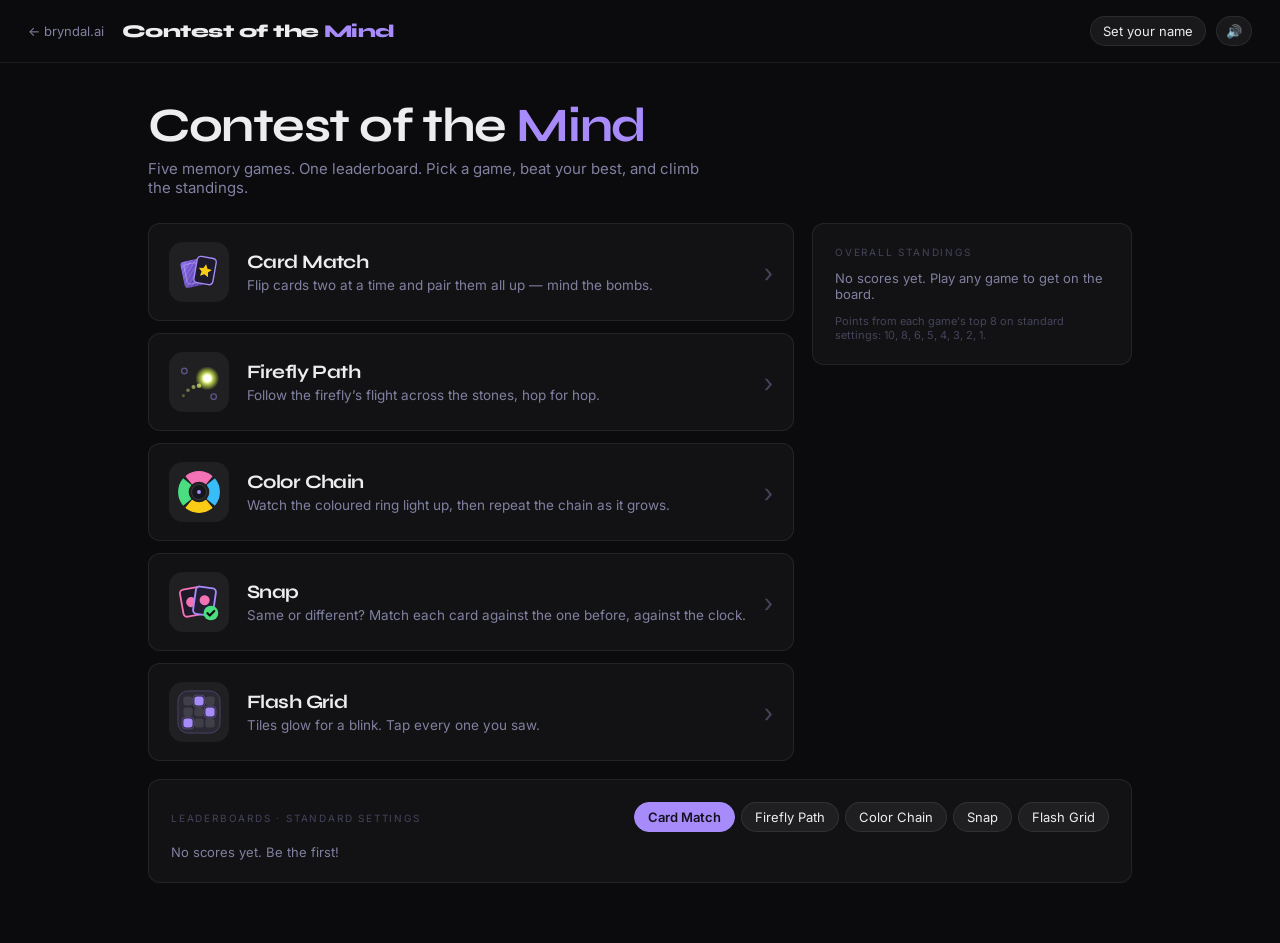
==== mind/index.html @ 73829de8 "Add Contest of the Mind memory games at /mind/ with a home page card Co-Authored-By: Claude Opus 5.5" ====
<!DOCTYPE html>
<html lang="en">
<head>
  <meta charset="UTF-8" />
  <meta name="viewport" content="width=device-width, initial-scale=1.0, viewport-fit=cover" />
  <title>Contest of the Mind</title>
  <link rel="preconnect" href="https://fonts.googleapis.com" />
  <link rel="preconnect" href="https://fonts.gstatic.com" crossorigin />
  <link href="https://fonts.googleapis.com/css2?family=Syne:wght@700;800&family=Inter:wght@300;400;500;600&display=swap" rel="stylesheet" />
  <link rel="stylesheet" href="style.css?v=1" />
  <link rel="stylesheet" href="app.css?v=1" />
</head>
<body>
  <header>
    <a class="hub-link" href="https://bryndal.ai">← bryndal.ai</a>
    <a class="brand" href="#/">Contest of the <em>Mind</em></a>
    <div class="header-right">
      <button class="chip" id="player-chip" title="Change player"></button>
      <button class="icon-btn" id="mute-btn" title="Sound on/off"></button>
    </div>
  </header>
  <main id="app"></main>
  <div class="modal-wrap" id="modal" hidden><div class="modal panel" id="modal-body"></div></div>
  <script type="module" src="app.js?v=1"></script>
</body>
</html>
---- mind/style.css ----
/* Contest of the Mind — shares the bryndal.ai look (dark, violet, Syne + Inter). */
:root {
  --bg: #0b0b0e;
  --panel: rgba(255, 255, 255, 0.03);
  --panel-2: rgba(255, 255, 255, 0.06);
  --line: rgba(255, 255, 255, 0.08);
  --text: #ededf0;
  --muted: #8080a0;
  --dim: #44445a;
  --accent: #a78bfa;
  --accent-soft: rgba(167, 139, 250, 0.14);
  --good: #4ade80;
  --bad: #f87171;
  --warn: #fbbf24;
  /* four game colours for pads, tiles, etc. */
  --c1: #f472b6;
  --c2: #38bdf8;
  --c3: #facc15;
  --c4: #4ade80;
  --radius: 12px;
  --display: 'Syne', system-ui, sans-serif;
}

*, *::before, *::after { box-sizing: border-box; margin: 0; padding: 0; }
html, body { height: 100%; }
body {
  background: var(--bg);
  color: var(--text);
  font-family: 'Inter', system-ui, sans-serif;
  font-size: 14px;
  display: flex;
  flex-direction: column;
  -webkit-tap-highlight-color: transparent;
}
button { font: inherit; color: inherit; cursor: pointer; }

header {
  display: flex;
  align-items: center;
  gap: 18px;
  padding: 16px 28px;
  border-bottom: 1px solid var(--line);
}
.hub-link { font-size: 13px; color: var(--muted); text-decoration: none; }
.hub-link:hover { color: var(--accent); }
.brand { font-family: var(--display); font-weight: 800; font-size: 18px; letter-spacing: -0.03em; color: var(--text); text-decoration: none; }
.brand em { color: var(--accent); font-style: normal; }
.header-right { margin-left: auto; display: flex; gap: 10px; align-items: center; }

main { flex: 1; width: 100%; max-width: 1040px; margin: 0 auto; padding: 32px 28px 60px; }

.btn {
  background: var(--accent);
  color: #15121f;
  border: 0;
  border-radius: 10px;
  padding: 11px 22px;
  font-weight: 600;
  font-size: 14px;
  transition: transform 0.1s, filter 0.15s;
}
.btn:hover { filter: brightness(1.08); }
.btn:active { transform: scale(0.97); }
.btn.ghost { background: var(--panel-2); color: var(--text); border: 1px solid var(--line); }
.btn.small { padding: 7px 14px; font-size: 13px; }
.btn:disabled { opacity: 0.4; cursor: default; }

.panel { background: var(--panel); border: 1px solid var(--line); border-radius: var(--radius); padding: 22px; }
.label { font-size: 10px; letter-spacing: 0.18em; text-transform: uppercase; color: var(--dim); margin-bottom: 12px; }
h1, h2, h3 { font-family: var(--display); letter-spacing: -0.03em; }

/* Heads-up display row used inside games: <div class="hud"><div class="stat"><span>Time</span><b>0:12.3</b></div>… */
.hud { display: flex; gap: 26px; justify-content: center; margin-bottom: 18px; }
.stat { display: flex; flex-direction: column; align-items: center; gap: 2px; }
.stat span { font-size: 10px; letter-spacing: 0.14em; text-transform: uppercase; color: var(--muted); }
.stat b { font-family: var(--display); font-size: 22px; font-variant-numeric: tabular-nums; }

/* Centered message inside a game (e.g. "Watch…", "Your turn") */
.game-msg { text-align: center; color: var(--muted); min-height: 22px; margin: 14px 0; font-size: 15px; }

@keyframes shake { 0%,100% { transform: translateX(0) } 25% { transform: translateX(-6px) } 75% { transform: translateX(6px) } }
.shake { animation: shake 0.25s 2; }
---- mind/app.css ----
/* Lobby, setup, results — the shell around the games. */
.muted { color: var(--muted); }
.small { font-size: 13px; }
.tiny { font-size: 11px; margin-top: 12px; color: var(--dim); }
.row { display: flex; gap: 10px; justify-content: flex-end; margin-top: 18px; }

.chip, .icon-btn {
  background: var(--panel-2); border: 1px solid var(--line); border-radius: 999px;
  padding: 6px 12px; font-size: 13px; color: var(--text);
}
.chip:hover, .icon-btn:hover { border-color: rgba(167, 139, 250, 0.5); }
.icon-btn { padding: 6px 9px; }

.hero { margin: 6px 0 26px; }
.hero h1 { font-size: clamp(32px, 6vw, 48px); line-height: 1.05; margin-bottom: 8px; }
.hero h1 em, .brand em { color: var(--accent); font-style: normal; }
.hero p { color: var(--muted); max-width: 560px; font-size: 15px; }

.lobby { display: grid; grid-template-columns: 1fr 320px; gap: 18px; align-items: start; }
.tiles { display: grid; gap: 12px; }
.tile {
  display: flex; align-items: center; gap: 18px; text-decoration: none; color: inherit;
  padding: 18px 20px; transition: border-color 0.2s, background 0.2s, transform 0.15s;
}
.tile:hover { border-color: rgba(167, 139, 250, 0.45); background: rgba(167, 139, 250, 0.05); transform: translateY(-1px); }
.tile-icon {
  width: 60px; height: 60px; flex: none; border-radius: 14px; background: var(--panel-2);
  display: grid; place-items: center;
}
.tile-icon svg { width: 44px; height: 44px; }
.tile-text { flex: 1; min-width: 0; }
.tile h3 { font-size: 19px; margin-bottom: 3px; }
.tile p { color: var(--muted); font-size: 13.5px; line-height: 1.45; }
.tile-best { display: block; margin-top: 6px; font-size: 12px; color: var(--accent); }
.tile-best:empty { display: none; }
.arrow { color: var(--dim); font-size: 26px; }

.board { list-style: none; display: grid; gap: 2px; }
.board li { display: flex; align-items: center; gap: 12px; padding: 8px 10px; border-radius: 8px; }
.board li:nth-child(odd) { background: rgba(255, 255, 255, 0.02); }
.board li.me { background: var(--accent-soft); outline: 1px solid rgba(167, 139, 250, 0.35); }
.board .rank { width: 26px; text-align: center; color: var(--muted); font-variant-numeric: tabular-nums; }
.board .who { flex: 1; min-width: 0; display: flex; flex-direction: column; overflow: hidden; }
.board .who small { color: var(--dim); font-size: 11.5px; white-space: nowrap; overflow: hidden; text-overflow: ellipsis; }
.board b { font-family: var(--display); font-variant-numeric: tabular-nums; }

.boards-panel { margin-top: 18px; }
.boards-head { display: flex; flex-wrap: wrap; justify-content: space-between; align-items: baseline; gap: 10px; margin-bottom: 8px; }
.tabs { display: flex; flex-wrap: wrap; gap: 6px; }
.tabs button, .seg button {
  background: var(--panel-2); border: 1px solid var(--line); border-radius: 999px; padding: 6px 13px; font-size: 13px;
}
.tabs button.on, .seg button.on { background: var(--accent); color: #15121f; border-color: var(--accent); font-weight: 600; }

.back { display: inline-block; color: var(--muted); text-decoration: none; font-size: 14px; margin-bottom: 16px; }
.back:hover { color: var(--accent); }
.setup { display: grid; grid-template-columns: 1fr 340px; gap: 18px; align-items: start; }
.setup-title { display: flex; align-items: center; gap: 16px; margin-bottom: 14px; }
.setup-title h1 { font-size: 32px; }
.rules { color: var(--muted); line-height: 1.6; font-size: 15px; margin-bottom: 22px; max-width: 560px; }
.opt { margin-bottom: 18px; }
.opt .label { margin-bottom: 8px; }
.seg { display: flex; flex-wrap: wrap; gap: 6px; }
#std-note { margin: 4px 0 18px; }
.btn.big { padding: 14px 34px; font-size: 16px; }

.play-bar { display: flex; align-items: center; gap: 14px; margin-bottom: 8px; }
.play-bar .back { margin: 0; }
.play-bar .btn { margin-left: auto; }
.play-area { min-height: 60vh; }

.modal-wrap {
  position: fixed; inset: 0; background: rgba(5, 5, 8, 0.72); backdrop-filter: blur(6px);
  display: grid; place-items: center; padding: 18px; z-index: 50;
}
.modal-wrap[hidden] { display: none; }
.modal { width: min(440px, 100%); max-height: 92vh; overflow: auto; background: #15151c; animation: pop 0.2s ease-out; }
.modal h2 { font-size: 24px; margin-bottom: 8px; }
.big-score { font-family: var(--display); font-size: 54px; font-weight: 800; color: var(--accent); line-height: 1.1; }
.save-msg { margin: 14px 0 10px; font-weight: 500; }
.name-form input {
  width: 100%; margin-top: 16px; padding: 12px 14px; border-radius: 10px; border: 1px solid var(--line);
  background: var(--panel-2); color: var(--text); font: inherit; font-size: 16px;
}
.name-form input:focus { outline: 2px solid var(--accent); }
@keyframes pop { from { transform: scale(0.96); opacity: 0; } }

@media (max-width: 820px) {
  .lobby, .setup { grid-template-columns: 1fr; }
  header { padding: 14px 16px; gap: 12px; }
  main { padding: 22px 16px 50px; }
  .brand { font-size: 16px; }
}
@media (max-width: 480px) {
  header { flex-wrap: wrap; }
  .header-right { margin-left: 0; width: 100%; }
}
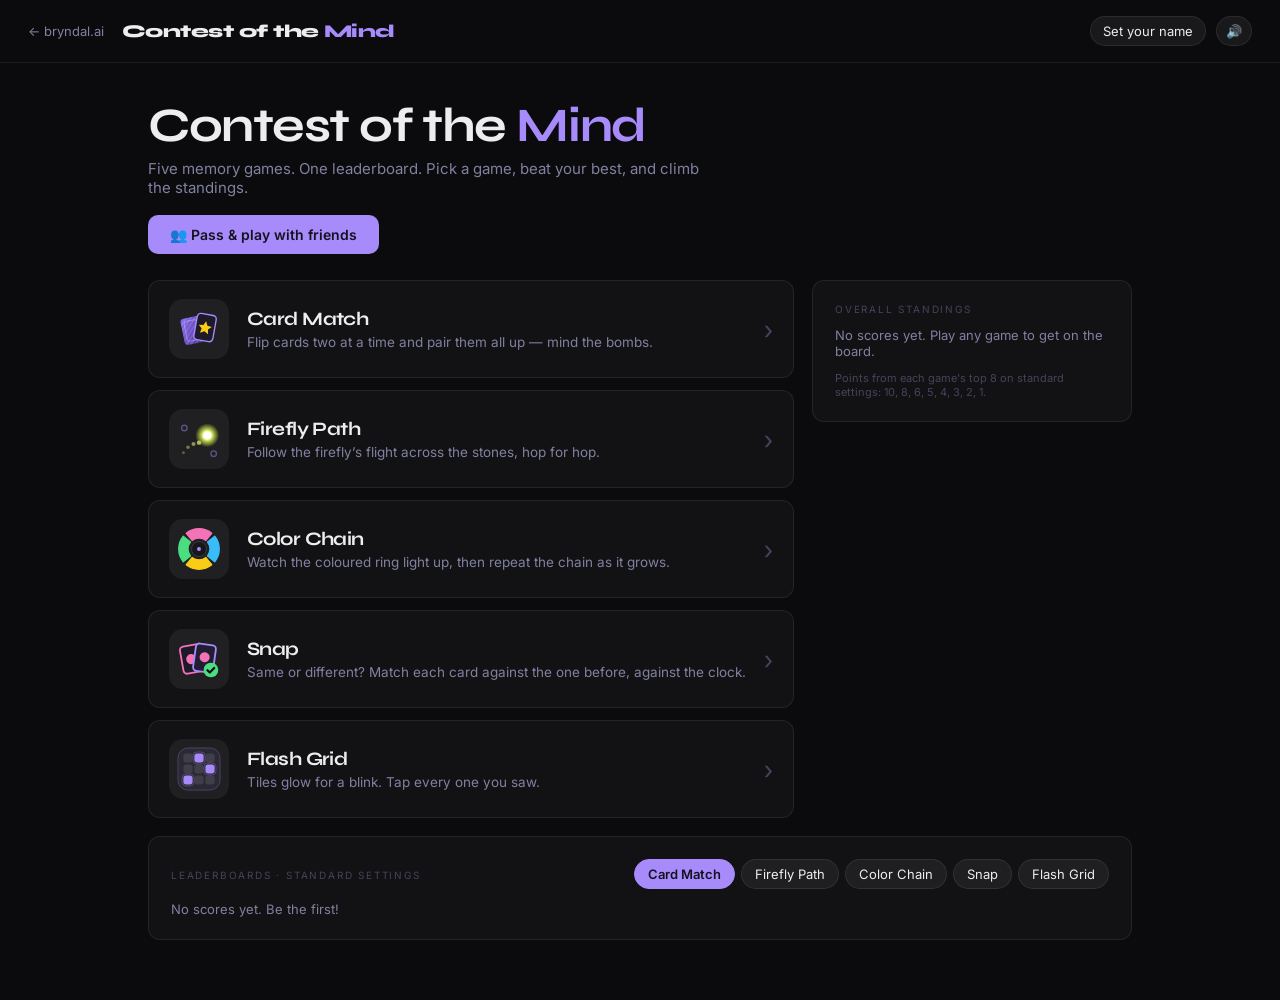
==== commit f0434feb: "Add pass-and-play mode to Contest of the Mind Co-Authored-By: Claude Opus 5.5 <noreply@anthropic.com" ====
--- a/mind/index.html
+++ b/mind/index.html
@@ -8,7 +8,7 @@
   <link rel="preconnect" href="https://fonts.gstatic.com" crossorigin />
   <link href="https://fonts.googleapis.com/css2?family=Syne:wght@700;800&family=Inter:wght@300;400;500;600&display=swap" rel="stylesheet" />
   <link rel="stylesheet" href="style.css?v=1" />
-  <link rel="stylesheet" href="app.css?v=1" />
+  <link rel="stylesheet" href="app.css?v=2" />
 </head>
 <body>
   <header>
@@ -21,6 +21,6 @@
   </header>
   <main id="app"></main>
   <div class="modal-wrap" id="modal" hidden><div class="modal panel" id="modal-body"></div></div>
-  <script type="module" src="app.js?v=1"></script>
+  <script type="module" src="app.js?v=2"></script>
 </body>
 </html>
--- a/mind/app.css
+++ b/mind/app.css
@@ -95,3 +95,34 @@
   header { flex-wrap: wrap; }
   .header-right { margin-left: 0; width: 100%; }
 }
+
+/* ---- pass & play ---- */
+.party-btn { display: inline-block; margin-top: 18px; text-decoration: none; }
+.linklike { background: none; border: 0; padding: 0; }
+.turn-chip { background: var(--accent-soft); color: var(--accent); border-radius: 999px; padding: 5px 12px; font-size: 13px; font-weight: 600; }
+.party-setup { max-width: 640px; }
+.party-setup h1 { font-size: 32px; margin-bottom: 10px; }
+.names { display: grid; gap: 8px; margin-bottom: 10px; }
+.name-row { display: flex; align-items: center; gap: 10px; }
+.name-row input {
+  flex: 1; padding: 10px 12px; border-radius: 10px; border: 1px solid var(--line);
+  background: var(--panel-2); color: var(--text); font: inherit; font-size: 15px;
+}
+.name-row input:focus { outline: 2px solid var(--accent); }
+.seat { width: 26px; height: 26px; border-radius: 50%; display: grid; place-items: center; background: var(--panel-2); color: var(--muted); font-size: 12px; }
+.pick { display: grid; grid-template-columns: repeat(auto-fill, minmax(150px, 1fr)); gap: 8px; margin-bottom: 14px; }
+.pick-tile {
+  display: flex; align-items: center; gap: 10px; text-align: left; padding: 8px 10px; border-radius: 12px;
+  background: var(--panel); border: 1px solid var(--line); opacity: 0.55; transition: opacity .15s, border-color .15s;
+}
+.pick-tile.on { opacity: 1; border-color: var(--accent); background: var(--accent-soft); }
+.pick-tile .tile-icon { width: 40px; height: 40px; border-radius: 10px; }
+.pick-tile .tile-icon svg { width: 30px; height: 30px; }
+.pass-icon { width: 72px; height: 72px; margin: 14px auto 10px; }
+.pass-icon svg { width: 100%; height: 100%; }
+.modal h2 .accent, .accent { color: var(--accent); }
+.modal:has(.pass-icon) { text-align: center; }
+.modal:has(.pass-icon) .row { justify-content: center; }
+.pts { color: var(--good); font-weight: 600; width: 34px; text-align: right; }
+.crown { font-size: 52px; text-align: center; }
+.center { text-align: center; }
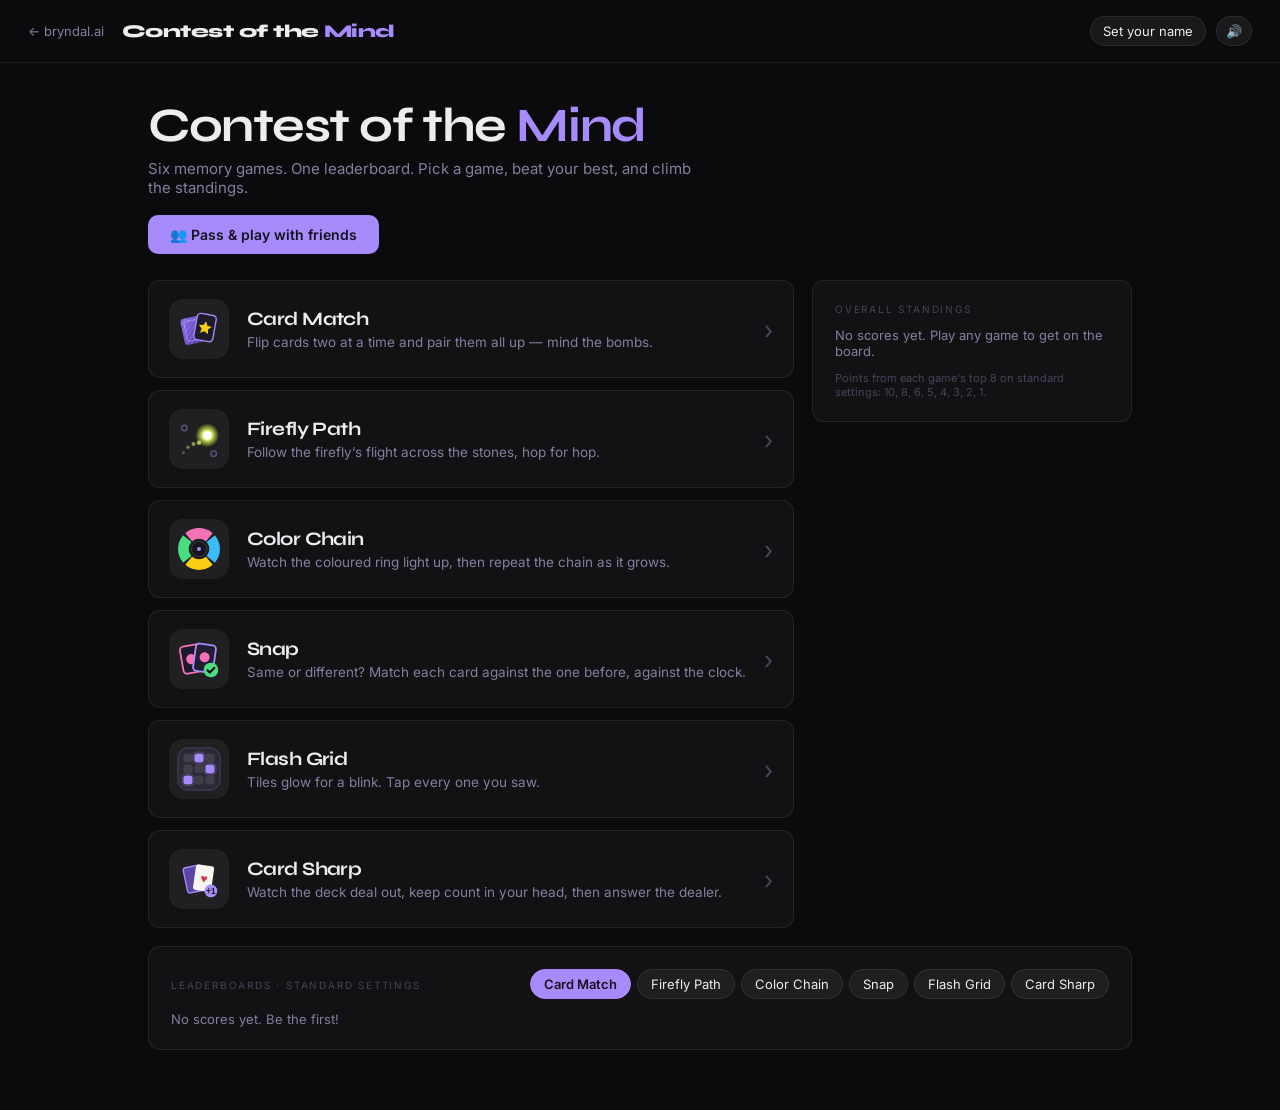
==== commit 1aeabcd7: "Add Card Sharp, a card-counting memory game, to Contest of the Mind Co-Authored-By: Claude Opus 5.5 " ====
--- a/mind/index.html
+++ b/mind/index.html
@@ -8,7 +8,7 @@
   <link rel="preconnect" href="https://fonts.gstatic.com" crossorigin />
   <link href="https://fonts.googleapis.com/css2?family=Syne:wght@700;800&family=Inter:wght@300;400;500;600&display=swap" rel="stylesheet" />
   <link rel="stylesheet" href="style.css?v=1" />
-  <link rel="stylesheet" href="app.css?v=2" />
+  <link rel="stylesheet" href="app.css?v=3" />
 </head>
 <body>
   <header>
@@ -21,6 +21,6 @@
   </header>
   <main id="app"></main>
   <div class="modal-wrap" id="modal" hidden><div class="modal panel" id="modal-body"></div></div>
-  <script type="module" src="app.js?v=2"></script>
+  <script type="module" src="app.js?v=6"></script>
 </body>
 </html>
--- a/mind/app.css
+++ b/mind/app.css
@@ -126,3 +126,15 @@
 .pts { color: var(--good); font-weight: 600; width: 34px; text-align: right; }
 .crown { font-size: 52px; text-align: center; }
 .center { text-align: center; }
+
+/* ---- who's playing ---- */
+.playing-as { display: flex; flex-wrap: wrap; align-items: center; gap: 8px; margin: 0 0 18px; padding: 12px 14px; border-radius: 10px; background: var(--panel-2); }
+.playing-as > span { margin-right: 4px; }
+.playing-as b { color: var(--accent); }
+.who-chips { display: flex; flex-wrap: wrap; gap: 8px; margin-top: 14px; }
+.who-chip { background: var(--panel-2); border: 1px solid var(--line); border-radius: 999px; padding: 6px 13px; font-size: 13px; }
+.who-chip:hover { border-color: var(--accent); }
+.who-chip.on { background: var(--accent); color: #15121f; border-color: var(--accent); font-weight: 600; }
+.who-chip.ghost { background: none; color: var(--muted); }
+.modal .who-chips .who-chip { font-size: 15px; padding: 9px 16px; }
+.save-msg b { color: var(--accent); }
